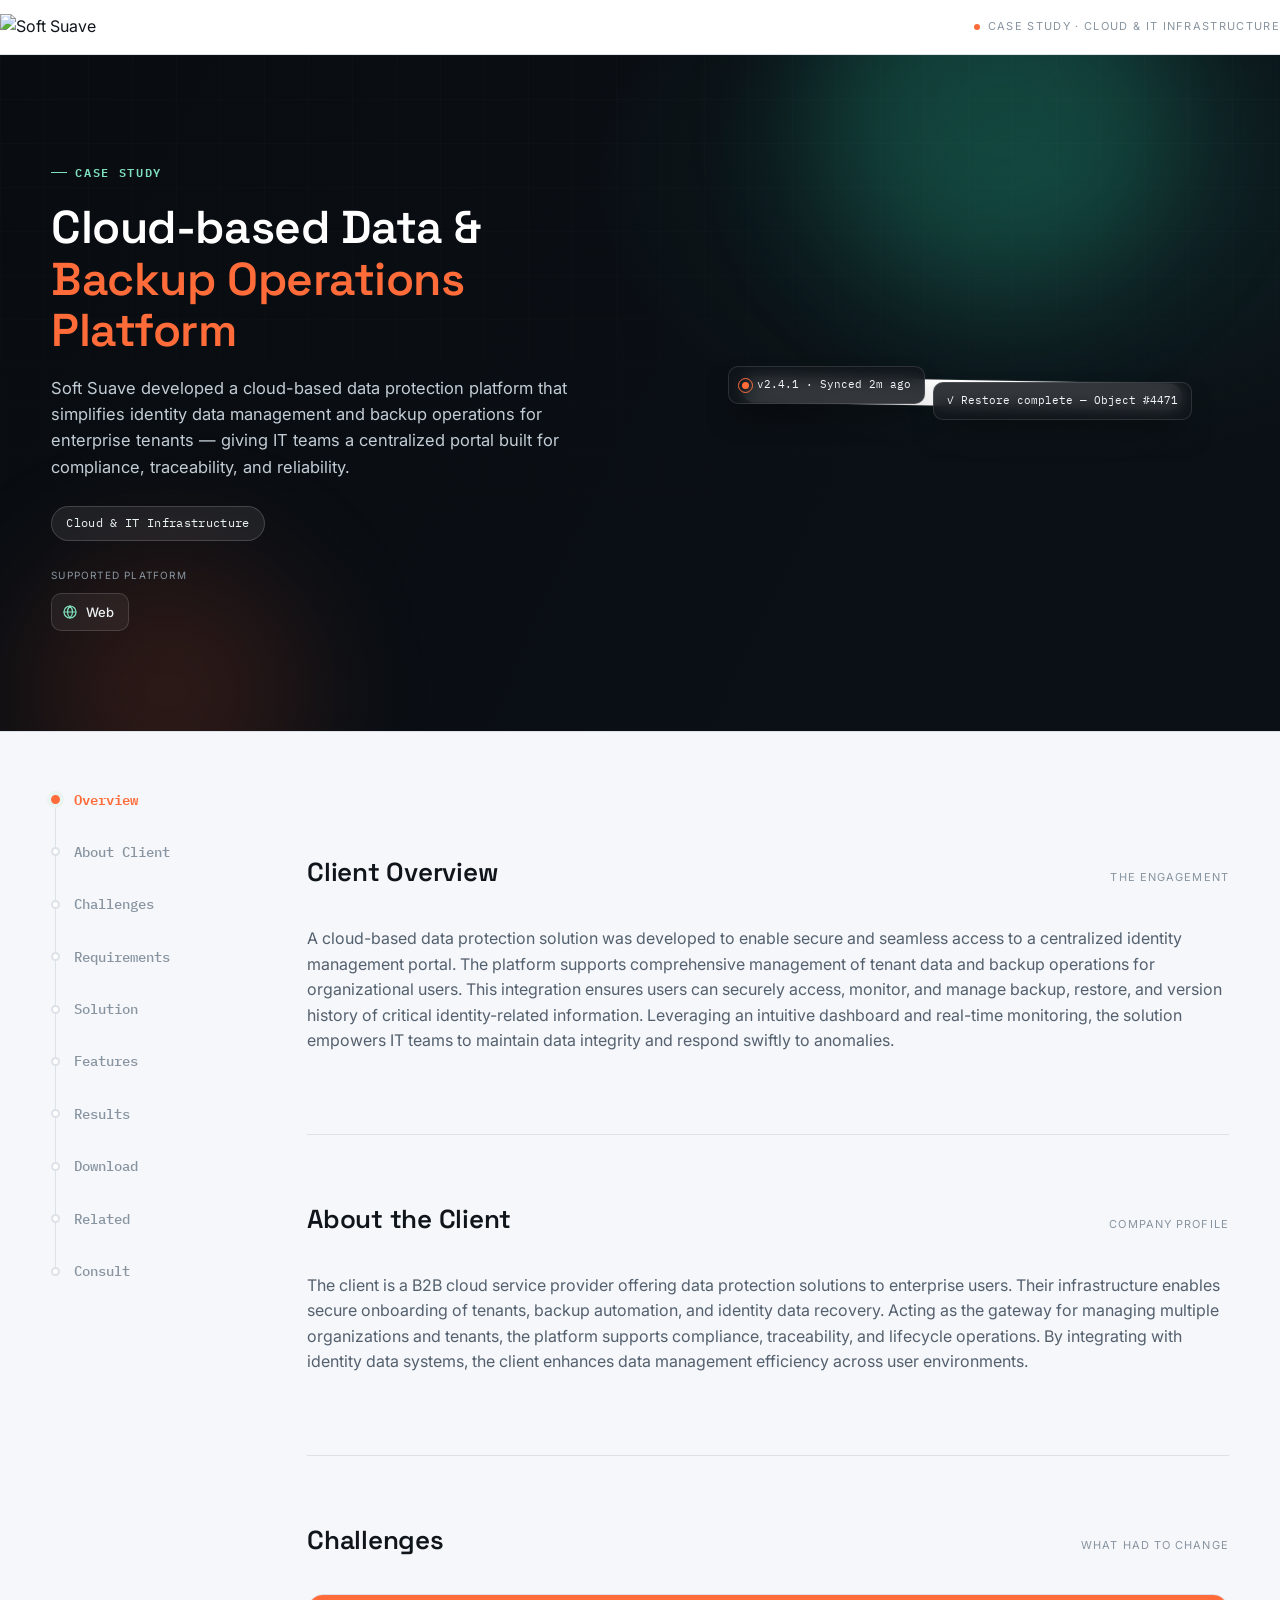
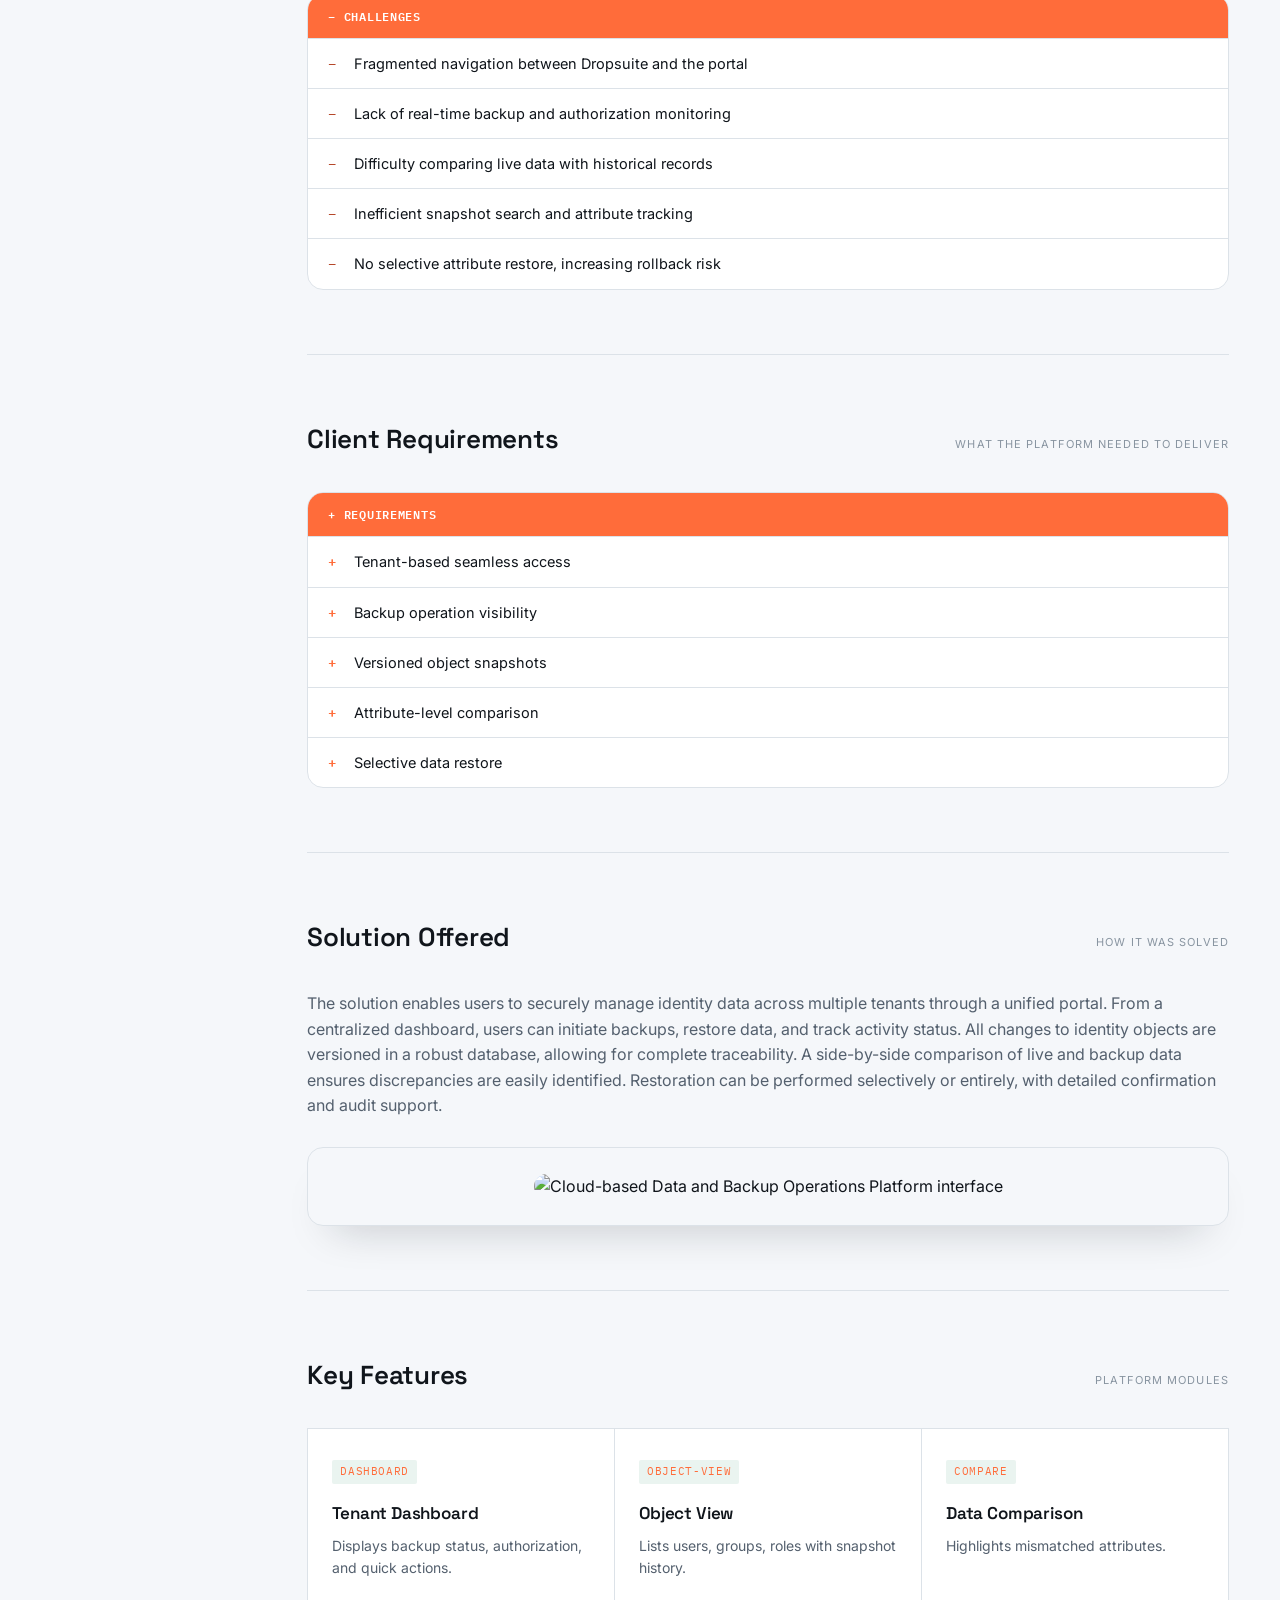
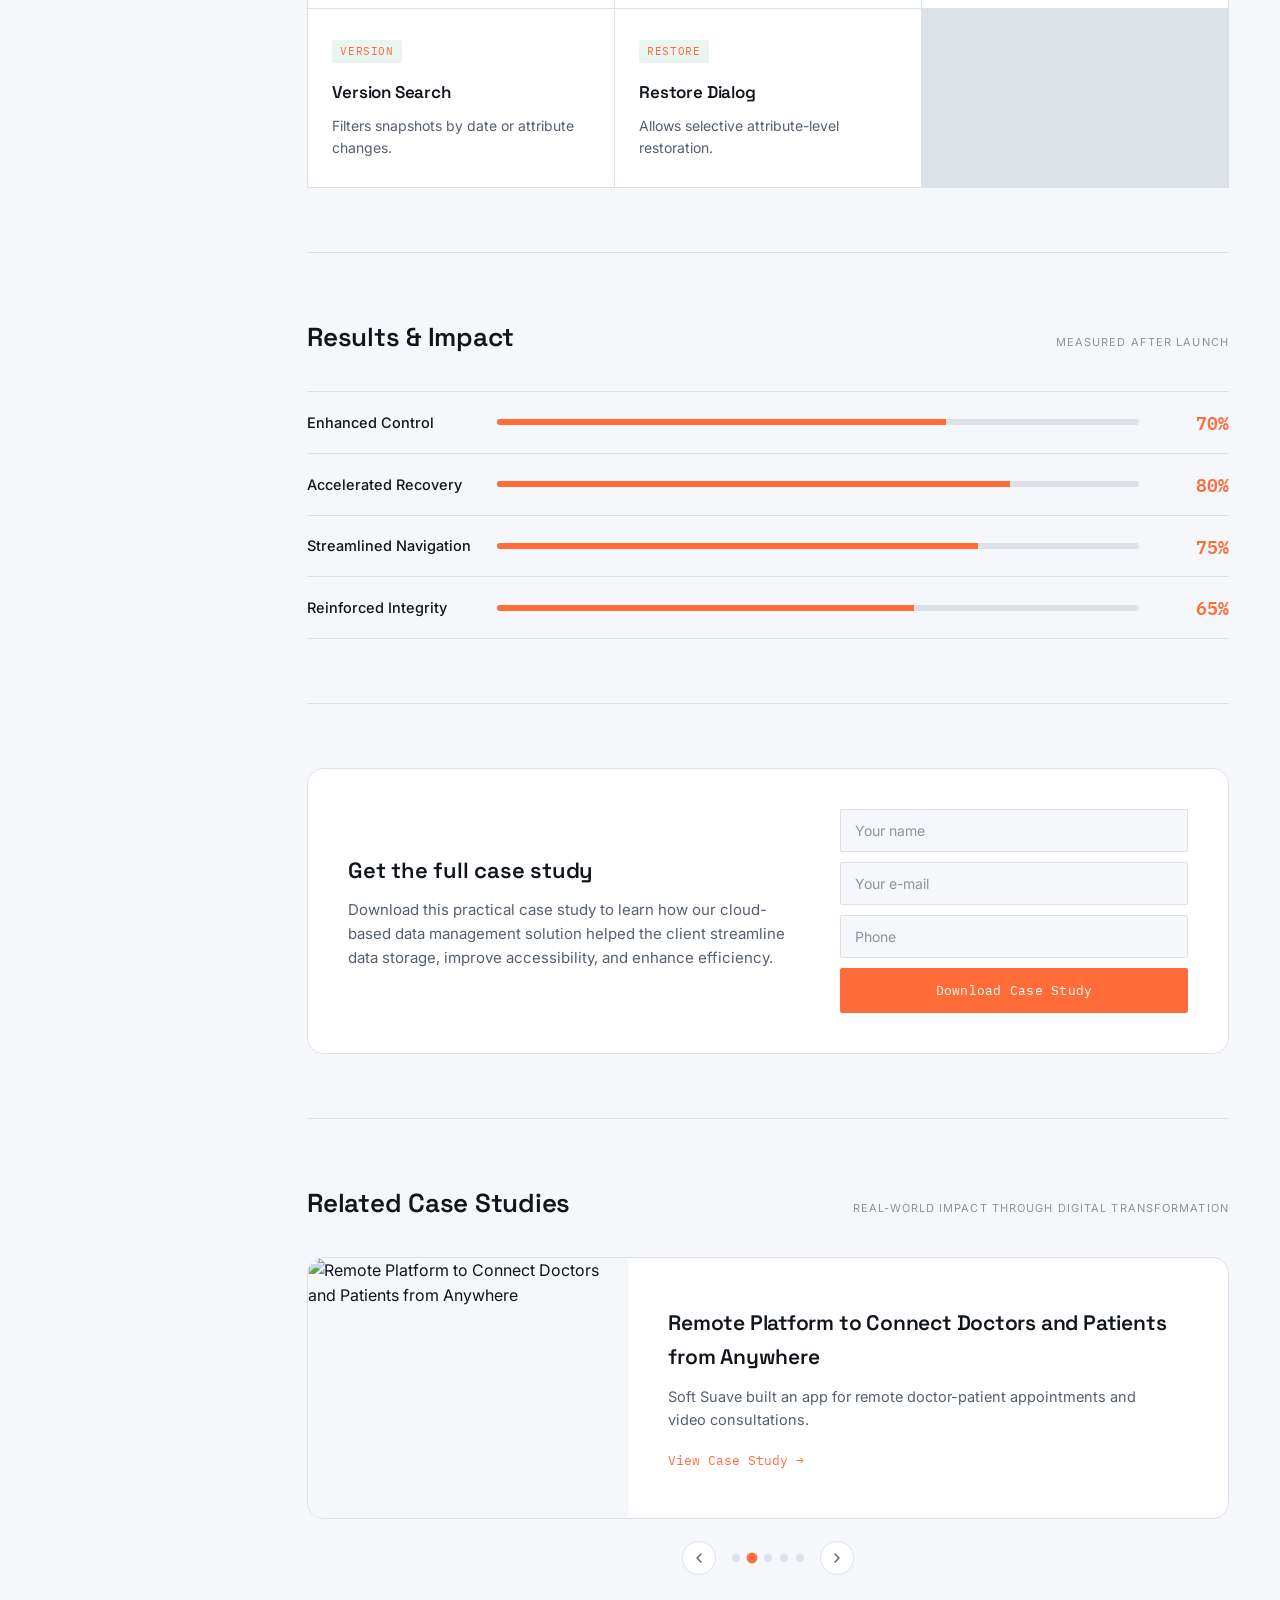
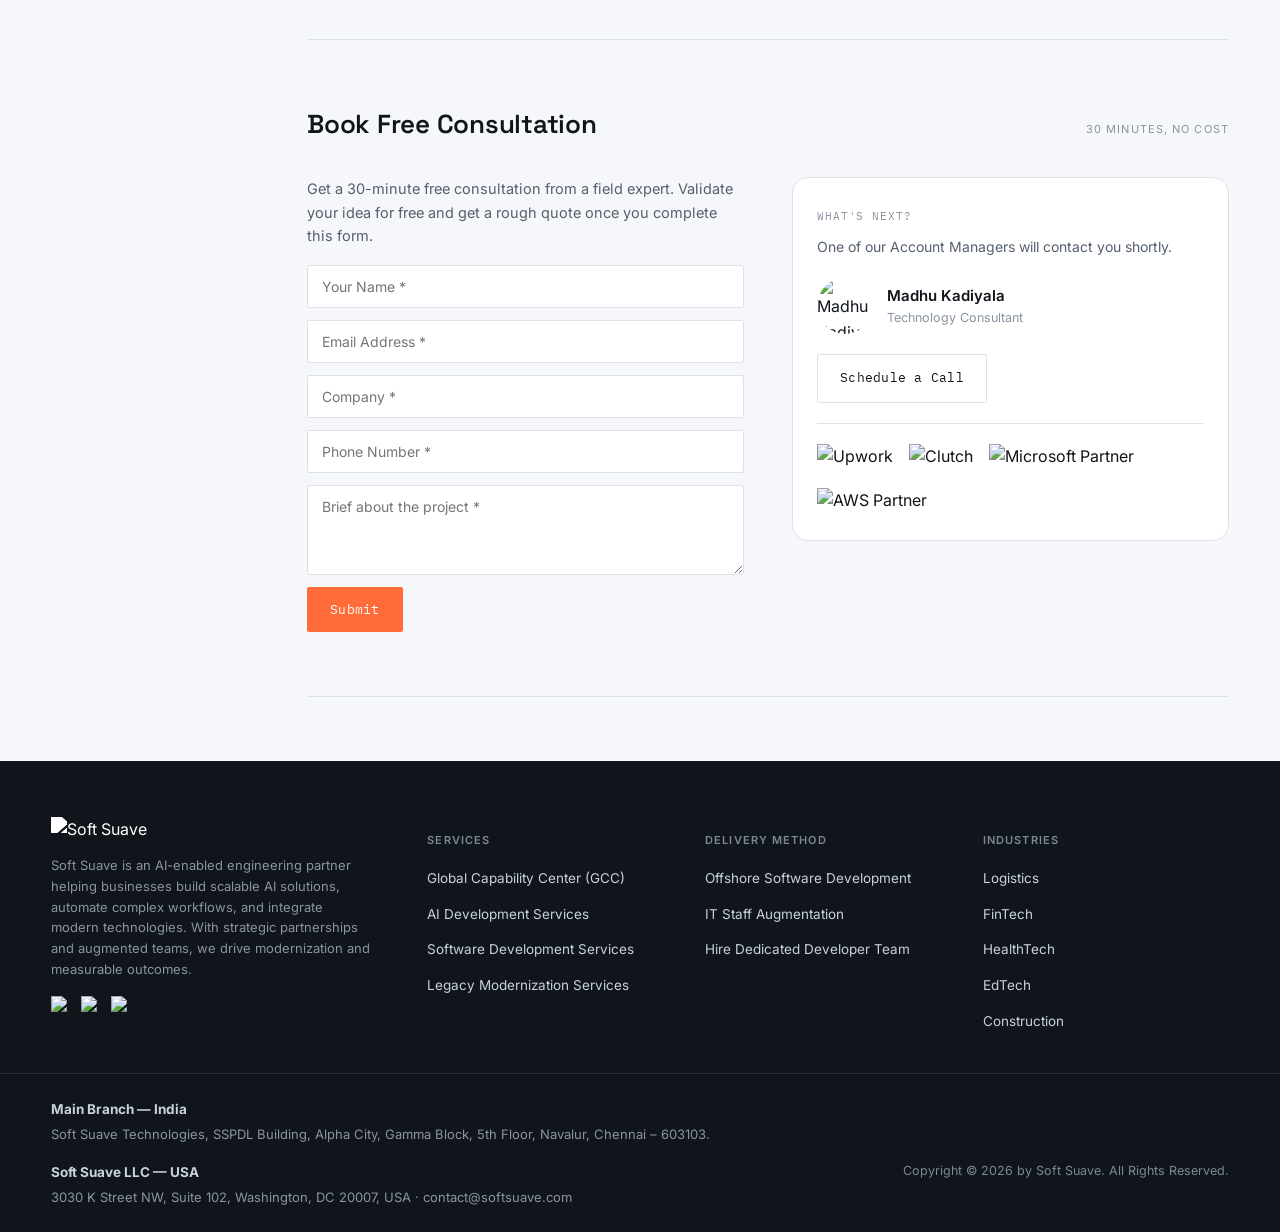
==== case-study-full.html @ eb875afb "add new case study page" ====
<!DOCTYPE html>
<html lang="en">
<head>
<meta charset="UTF-8">
<meta name="viewport" content="width=device-width, initial-scale=1.0">
<title>Cloud-based Data & Backup Operations Platform — Case Study | Soft Suave</title>
<link rel="preconnect" href="https://fonts.googleapis.com">
<link href="https://fonts.googleapis.com/css2?family=Space+Grotesk:wght@400;500;600;700&family=Inter:wght@400;500;600&family=IBM+Plex+Mono:wght@400;500;600&display=swap" rel="stylesheet">

<!--
  ============================================================================
  PAGE MAP — each numbered block below is a self-contained, reusable section.
  Sections are wrapped in <section class="cs-section" id="..."> and can be
  reordered, duplicated, or removed independently. CSS for each section is
  grouped under a matching "COMPONENT:" comment in <style>, using the
  cs-<component>__<part> naming so nothing leaks across sections.

    01. Top bar            (#top)
    02. Hero                (#hero)
    03. Client Overview / About Client   (#overview)
    04. Challenges → Requirements diff   (#challenges)
    05. Solution Offered    (#solution)
    06. Key Features        (#features)
    07. Results & Impact    (#results)
    08. Download case study (#download)
    09. Related Case Studies(#related)
    10. Book a Consultation (#consult)
    11. Footer              (#footer)
  ============================================================================
-->

<style>
  :root{
    --bg:#F5F7FA;
    --panel:#FFFFFF;
    --ink:#10151B;
    --ink-soft:#54606E;
    --ink-faint:#8894A0;
    --line:#DCE2E8;
    --restore:#FF6C3A;
    --restore-bg:#EAF4F0;
    --flag:#B5472A;
    --flag-bg:#F7ECE7;
    --radius:16px;
    --maxw:1280px;
  }
  *{box-sizing:border-box;}
  html{scroll-behavior:smooth;}
  body{
    margin:0;background:var(--bg);color:var(--ink);
    font-family:'Inter',sans-serif;font-size:16px;line-height:1.6;
    -webkit-font-smoothing:antialiased;
  }
  .head-highlight{color:var(--restore);}
  h1,h2,h3{font-family:'Space Grotesk',sans-serif;margin:0;letter-spacing:-0.01em;}
  .mono{font-family:'IBM Plex Mono',monospace;}
  a{color:inherit;text-decoration:none;}
  img{max-width:100%;display:block;}
  .cs-wrap{max-width:var(--maxw);margin:0 auto;padding:0 clamp(20px,4vw,56px);}
  .cs-section{padding:64px 0;border-bottom:1px solid var(--line);}
  .cs-section__head{display:flex;justify-content:space-between;align-items:baseline;margin-bottom:32px;flex-wrap:wrap;gap:10px;}
  .cs-section__head h2{font-size:26px;font-weight:600;}
  .cs-section__tag{font-size:11px;letter-spacing:0.1em;text-transform:uppercase;color:var(--ink-faint);}
  .cs-eyebrow{font-size:12px;letter-spacing:0.14em;text-transform:uppercase;color:var(--restore);font-weight:600;margin-bottom:18px;display:block;}
  .cs-btn{font-family:'IBM Plex Mono',monospace;font-size:13px;padding:13px 22px;border-radius:2px;display:inline-block;letter-spacing:0.02em;border:1px solid transparent;cursor:pointer;}
  .cs-btn--primary{background:var(--restore);color:#fff;}
  .cs-btn--ghost{border:1px solid var(--line);color:var(--ink);}
  .cs-btn--ghost-dark{border:1px solid #3A4550;color:#fff;}
  .reveal{opacity:0;transform:translateY(14px);transition:opacity .6s ease,transform .6s ease;}
  .reveal.in{opacity:1;transform:translateY(0);}
  @media (prefers-reduced-motion: reduce){ .reveal{opacity:1;transform:none;transition:none;} }

  .cs-hero,.cs-section{scroll-margin-top:104px;}

  /* ==========================================================================
     COMPONENT: two-column layout — side nav rail + stacked content (#toc)
     .cs-layout wraps every section from Overview through Consult in a
     2-division grid: (1) .cs-toc-rail — sticky vertical dot-nav, (2)
     .cs-toc-content — the sections, stacked one below another, unchanged.
     Below 880px the rail collapses into a horizontal scrollable pill bar
     pinned above the content instead of a left column. -------------------- */
  .cs-layout{padding:56px 0 64px;}
  .cs-layout__inner{display:grid;grid-template-columns:200px 1fr;gap:56px;align-items:start;}
  .cs-toc-content{min-width:0;}
  .cs-toc-content .cs-wrap{max-width:none;padding:0;margin:0;} /* neutralize nested cs-wrap */

  .cs-toc-rail{position:sticky;top:96px;align-self:start;}
  .cs-toc-rail__list{list-style:none;margin:0;padding:0;position:relative;}
  .cs-toc-rail__list::before{
    content:'';position:absolute;left:4px;top:6px;bottom:6px;width:1px;background:var(--line);z-index:0;
  }
  .cs-toc-rail__list li{margin-bottom:30px;}
  .cs-toc-rail__list li:last-child{margin-bottom:0;}
  .cs-toc-rail__list a{
    position:relative;z-index:1;display:flex;align-items:center;gap:14px;
    font-family:'IBM Plex Mono',monospace;font-size:14px;font-weight:500;
    color:var(--ink-faint);transition:color .2s ease;
  }
  .cs-toc-rail__list a:hover{color:var(--ink);}
  .cs-toc-rail__list a .dot{
    flex:0 0 auto;width:9px;height:9px;border-radius:50%;
    background:var(--panel);border:2px solid var(--line);
    transition:background .2s ease,border-color .2s ease,box-shadow .2s ease;
  }
  .cs-toc-rail__list a.active{color:var(--restore);font-weight:600;}
  .cs-toc-rail__list a.active .dot{
    background:var(--restore);border-color:var(--restore);box-shadow:0 0 0 4px var(--restore-bg);
  }

  @media (max-width:880px){
    .cs-layout__inner{grid-template-columns:1fr;gap:0;}
    .cs-toc-rail{
      position:sticky;top:53px;z-index:9;align-self:auto;
      background:var(--bg);border-bottom:1px solid var(--line);
      overflow-x:auto;-webkit-overflow-scrolling:touch;scrollbar-width:none;
      padding:12px 0;margin-bottom:8px;
    }
    .cs-toc-rail::-webkit-scrollbar{display:none;}
    .cs-toc-rail__list{display:flex;gap:8px;white-space:nowrap;}
    .cs-toc-rail__list::before{display:none;}
    .cs-toc-rail__list li{margin-bottom:0;flex:0 0 auto;}
    .cs-toc-rail__list a{
      padding:7px 13px;border-radius:999px;border:1px solid var(--line);font-size:12.5px;
    }
    .cs-toc-rail__list a.active{background:var(--restore-bg);border-color:var(--restore);}
    .cs-toc-rail__list a .dot{width:7px;height:7px;}
  }

  /* COMPONENT: top bar (#top) ------------------------------------------- */
  .cs-topbar{border-bottom:1px solid var(--line);background:var(--panel);position:sticky;top:0;z-index:10;}
  .cs-topbar__inner{display:flex;align-items:center;justify-content:space-between;padding:14px 0;}
  .cs-topbar__logo img{height:26px;width:auto;}
  .cs-topbar__tag{font-size:11px;letter-spacing:0.12em;text-transform:uppercase;color:var(--ink-faint);display:flex;align-items:center;gap:8px;}
  .cs-topbar__tag .dot{width:6px;height:6px;border-radius:50%;background:var(--restore);display:inline-block;}
  @media (max-width:640px){ .cs-topbar__tag span.txt{display:none;} }

  /* ==========================================================================
     COMPONENT: HERO — cover image (#hero)
     Reusable, self-contained hero. To reuse on another case-study page:
       1. Swap the <img> inside .cs-hero__bg for that project's cover shot.
       2. Edit eyebrow / h1 / p / .cs-hero__category text.
       3. Add or remove .plat-icon items inside .cs-hero__platform-icons —
          one icon+label per supported platform (Web / iOS / Android / etc).
       4. Swap the <img> inside .cs-mock__frame for that project's screenshot —
          the frame, shadow, and floating status chips stay the same.
     ========================================================================== */
  .cs-hero{
    position:relative;overflow:hidden;color:#F3F6F8;
    padding:100px 0 100px;border-bottom:1px solid var(--line);
    isolation:isolate;
  }
  .cs-hero__bg{position:absolute;inset:0;z-index:-2;background:#0B1016;}
  .cs-hero__bg img{
    width:100%;height:100%;object-fit:cover;object-position:center;
    transform:scale(1.06);filter:blur(3px) brightness(.72) saturate(1.1);
    opacity:1;
  }
  .cs-hero__overlay{
    position:absolute;inset:0;z-index:-1;
    background:
      radial-gradient(760px 480px at 82% 18%, rgba(31,138,112,.18), transparent 60%),
      linear-gradient(115deg, rgba(8,12,16,.82) 0%, rgba(9,13,18,.66) 38%, rgba(10,15,20,.38) 68%, rgba(10,15,20,.2) 100%);
  }
  .cs-hero__grid-lines{
    position:absolute;inset:0;z-index:-1;opacity:.35;pointer-events:none;
    background-image:
      linear-gradient(rgba(255,255,255,.05) 1px, transparent 1px),
      linear-gradient(90deg, rgba(255,255,255,.05) 1px, transparent 1px);
    background-size:44px 44px;
    mask-image:linear-gradient(180deg, rgba(0,0,0,.9), transparent 85%);
  }
  .cs-hero__glow{position:absolute;z-index:-1;border-radius:50%;filter:blur(60px);pointer-events:none;}
  .cs-hero__glow--a{width:360px;height:360px;background:rgba(31,138,112,.35);top:-120px;right:8%;}
  .cs-hero__glow--b{width:280px;height:280px;background:rgba(181,71,42,.20);bottom:-100px;left:2%;}

  .cs-hero__inner{
    display:grid;grid-template-columns:1.05fr 0.95fr;gap:56px;align-items:center;
  }
  .cs-hero__eyebrow{
    font-family:'IBM Plex Mono',monospace;font-size:12px;letter-spacing:0.14em;text-transform:uppercase;
    color:#7FE0BE;font-weight:600;margin-bottom:20px;display:inline-flex;align-items:center;gap:8px;
  }
  .cs-hero__eyebrow::before{content:'';width:16px;height:1px;background:#7FE0BE;display:inline-block;}
  .cs-hero h1{font-size:clamp(30px,4.4vw,46px);font-weight:600;line-height:1.12;margin-bottom:18px;color:#fff;}
  .cs-hero p{color:#C3CDD5;font-size:16.5px;max-width:520px;margin-bottom:26px;}

  .cs-hero__tags{margin-bottom:26px;}
  .cs-hero__category{
    font-family:'IBM Plex Mono',monospace;font-size:11.5px;letter-spacing:.03em;
    color:#EAF4F0;background:rgba(255,255,255,.08);border:1px solid rgba(255,255,255,.16);
    padding:7px 14px;border-radius:999px;display:inline-block;backdrop-filter:blur(6px);
  }
  .cs-hero__platforms-label{
    display:block;font-size:10px;letter-spacing:.12em;text-transform:uppercase;color:#8A96A0;margin-bottom:10px;
  }
  .cs-hero__platform-icons{display:flex;flex-wrap:wrap;gap:10px;}
  .plat-icon{
    display:flex;align-items:center;gap:8px;
    background:rgba(255,255,255,.06);border:1px solid rgba(255,255,255,.14);
    padding:8px 14px 8px 10px;border-radius:10px;backdrop-filter:blur(6px);
    font-size:13px;font-weight:500;color:#EDF1F3;
  }
  .plat-icon svg{width:16px;height:16px;stroke:#7FE0BE;flex:0 0 auto;}

  /* ---- reusable hero visual: framed image ------------------------------
     Reusable: swap the <img> inside .cs-mock__frame for any project shot —
     screenshot, product photo, illustration. The floating status chips and
     frame styling stay the same regardless of what image is dropped in. */
  .cs-mock{position:relative;width:100%;max-width:440px;margin-inline:auto;}
  .cs-mock__float{
    position:absolute;z-index:3;display:flex;align-items:center;gap:8px;
    background:rgba(16,21,27,.85);color:#F3F6F8;border:1px solid rgba(255,255,255,.12);
    border-radius:10px;padding:9px 13px;font-family:'IBM Plex Mono',monospace;font-size:11px;
    box-shadow:0 16px 30px -10px rgba(0,0,0,.5);backdrop-filter:blur(8px);white-space:nowrap;
  }
  .cs-mock__float--top{top:-14px;left:-14px;}
  .cs-mock__float--bottom{bottom:-14px;right:-10px;}
  .pulse{width:7px;height:7px;border-radius:50%;background:var(--restore);position:relative;flex:0 0 auto;}
  .pulse::after{
    content:'';position:absolute;inset:-4px;border-radius:50%;border:1px solid var(--restore);
    animation:cs-pulse 1.8s ease-out infinite;
  }
  @keyframes cs-pulse{0%{transform:scale(.6);opacity:.9;}100%{transform:scale(2);opacity:0;}}

  .cs-mock__frame{
    background:var(--panel);border-radius:14px;overflow:hidden;
    box-shadow:0 40px 70px -24px rgba(3,6,10,.6), 0 0 0 1px rgba(255,255,255,.06);
    transform:rotate(1deg);
  }
  .cs-mock__frame img{width:100%;height:auto;display:block;}

  @media (max-width:900px){
    .cs-hero__inner{grid-template-columns:1fr;text-align:left;}
    .cs-mock{max-width:380px;margin-inline:0;margin-top:8px;}
    .cs-mock__float{display:none;}
  }
  @media (max-width:640px){
    .cs-hero{padding:130px 0 40px;}
    .cs-hero p{max-width:none;}
  }

  /* COMPONENT: single-column issue/requirement list
     Used by the (now separate) Challenges and Client Requirements sections.
     Reusable: --minus (red, for problems) / --plus (green, for solved-for
     requirements). Duplicate an <li> to add another line item. ----------- */
  .cs-issue-list{border:1px solid var(--line);background:var(--panel);border-radius:var(--radius);overflow:hidden;}
  .cs-issue-list__head{
    font-family:'IBM Plex Mono',monospace;font-size:12px;font-weight:600;letter-spacing:.06em;
    padding:12px 20px;border-bottom:1px solid var(--line);background:#FF6C3A;color:#fff;
  }
  .cs-issue-list__head--minus{color:var(--flag);background:var(--flag-bg);}
  .cs-issue-list__head--plus{color:var(--restore);background:var(--restore-bg);}
  .cs-issue-list ul{list-style:none;margin:0;padding:0;}
  .cs-issue-list li{display:flex;gap:12px;padding:13px 20px;border-bottom:1px solid var(--line);}
  .cs-issue-list li:last-child{border-bottom:none;}
  .cs-issue-list .sym{flex:0 0 14px;font-family:'IBM Plex Mono',monospace;font-weight:600;font-size:14px;}
  .cs-issue-list--minus .sym{color:var(--flag);}
  .cs-issue-list--plus .sym{color:var(--restore);}
  .cs-issue-list .txt{font-size:14.5px;color:var(--ink);}

  /* COMPONENT: solution narrative + supporting image (#solution) -----------
     Reusable across case studies with any image dimensions: the frame is a
     fixed-max-height box that centers the image and never crops it
     (object-fit: contain), so a wide dashboard screenshot and a tall phone
     screenshot both sit correctly framed without stretching the section. */
  .cs-solution{max-width:max-content;}
  .cs-solution p{color:var(--ink-soft);font-size:16px;}
  .cs-solution__figure{
    margin:28px 0 0;border:1px solid var(--line);border-radius:var(--radius);
    background:var(--bg);box-shadow:0 24px 44px -26px rgba(16,21,27,.28);
    display:flex;align-items:center;justify-content:center;
    padding:clamp(14px,2vw,28px);
  }
  .cs-solution__figure img{
    display:block;width:auto;height:auto;
    max-width:100%;max-height:560px;
    object-fit:contain;border-radius:var(--radius);
  }
  @media (max-width:640px){
    .cs-solution__figure img{max-height:380px;}
  }

  /* COMPONENT: feature grid (#features) ------------------------------------ */
  .cs-features{display:grid;grid-template-columns:repeat(3,1fr);gap:1px;background:var(--line);border:1px solid var(--line);}
  .cs-features__card{background:var(--panel);padding:28px 24px;}
  .cs-features__tag{font-family:'IBM Plex Mono',monospace;font-size:11px;letter-spacing:0.06em;color:var(--restore);background:var(--restore-bg);padding:3px 8px;display:inline-block;margin-bottom:16px;border-radius:2px;}
  .cs-features__card h3{font-size:17px;font-weight:600;margin-bottom:8px;}
  .cs-features__card p{font-size:14px;color:var(--ink-soft);margin:0;}
  @media (max-width:760px){ .cs-features{grid-template-columns:1fr;} }
  @media (min-width:761px) and (max-width:980px){ .cs-features{grid-template-columns:repeat(2,1fr);} }

  /* COMPONENT: results metrics (#results) ---------------------------------- */
  .cs-metric{display:grid;grid-template-columns:170px 1fr 70px;align-items:center;gap:20px;padding:16px 0;border-top:1px solid var(--line);}
  .cs-metric:last-child{border-bottom:1px solid var(--line);}
  .cs-metric .label{font-size:14.5px;font-weight:500;}
  .cs-metric .track{height:6px;background:var(--line);border-radius:3px;overflow:hidden;}
  .cs-metric .fill{height:100%;background:var(--restore);width:0;transition:width 1.1s cubic-bezier(.4,0,.2,1);}
  .cs-metric .num{font-family:'IBM Plex Mono',monospace;font-size:18px;font-weight:600;text-align:right;color:var(--restore);}
  @media (max-width:640px){ .cs-metric{grid-template-columns:110px 1fr 50px;gap:12px;} }

  /* COMPONENT: download banner (#download) --------------------------------- */
  .cs-download{background:var(--panel);border:1px solid var(--line);border-radius:var(--radius);padding:40px;display:grid;grid-template-columns:1.3fr 1fr;gap:40px;align-items:center;}
  .cs-download p{color:var(--ink-soft);font-size:15px;margin:10px 0 0;}
  .cs-download__form{display:grid;gap:10px;}
  .cs-download__form input{font-family:'Inter',sans-serif;font-size:14px;padding:12px 14px;border:1px solid var(--line);border-radius:2px;background:var(--bg);color:var(--ink);}
  .cs-download__form input::placeholder{color:var(--ink-faint);}
  @media (max-width:760px){ .cs-download{grid-template-columns:1fr;} }

  /* COMPONENT: related case studies — auto-playing carousel (#related) -----
     One card in view at a time. Autoplay advances every 2s and loops
     seamlessly (a clone of the first slide sits at the end of the track;
     on reaching it the track snaps back to slide 0 with no visible jump).
     Dots + arrows allow manual control; hovering the viewport pauses
     autoplay. -------------------------------------------------------------- */
  .cs-related-carousel{position:relative;}
  .cs-related-carousel__viewport{
    overflow:hidden;border:1px solid var(--line);border-radius:var(--radius);background:var(--panel);
  }
  .cs-related-carousel__track{display:flex;}
  .cs-related-carousel__slide{
    flex:0 0 100%;width:100%;display:grid;grid-template-columns:320px 1fr;
  }
  .cs-related-carousel__figure{overflow:hidden;background:var(--bg);min-height:260px;}
  .cs-related-carousel__figure img{width:100%;height:100%;object-fit:cover;display:block;}
  .cs-related-carousel__body{padding:36px 40px;display:flex;flex-direction:column;justify-content:center;gap:12px;}
  .cs-related-carousel__body h3{font-size:21px;font-weight:600;}
  .cs-related-carousel__body p{font-size:14.5px;color:var(--ink-soft);margin:0;max-width:480px;}
  .cs-related-carousel__link{
    font-family:'IBM Plex Mono',monospace;font-size:12.5px;color:var(--restore);margin-top:6px;
    display:inline-flex;align-items:center;gap:4px;width:max-content;
    text-shadow:0 0 0 rgba(31,138,112,0);
    transition:color .25s ease,text-shadow .25s ease,gap .25s ease;
  }
  .cs-related-carousel__slide:hover .cs-related-carousel__link{
    color:#14614C;text-shadow:0 0 14px rgba(31,138,112,.55);gap:8px;
  }

  .cs-related-carousel__controls{display:flex;align-items:center;justify-content:center;gap:16px;margin-top:22px;}
  .cs-related-carousel__arrow{
    width:34px;height:34px;border-radius:50%;border:1px solid var(--line);background:var(--panel);
    display:flex;align-items:center;justify-content:center;cursor:pointer;color:var(--ink-soft);
    transition:border-color .2s ease,color .2s ease;flex:0 0 auto;
  }
  .cs-related-carousel__arrow:hover{border-color:var(--restore);color:var(--restore);}
  .cs-related-carousel__arrow svg{width:16px;height:16px;}
  .cs-related-carousel__dots{display:flex;gap:8px;}
  .cs-related-carousel__dot{
    width:8px;height:8px;border-radius:50%;background:var(--line);border:none;padding:0;cursor:pointer;
    transition:background .2s ease,transform .2s ease;
  }
  .cs-related-carousel__dot.active{background:var(--restore);transform:scale(1.35);}

  @media (max-width:760px){
    .cs-related-carousel__slide{grid-template-columns:1fr;}
    .cs-related-carousel__figure{min-height:200px;}
    .cs-related-carousel__body{padding:24px;}
  }

  /* COMPONENT: consultation (#consult) -------------------------------------- */
  .cs-consult{display:grid;grid-template-columns:1fr 1fr;gap:48px;align-items:start;}
  .cs-consult__form{display:grid;gap:12px;}
  .cs-consult__form input,.cs-consult__form textarea{font-family:'Inter',sans-serif;font-size:14px;padding:12px 14px;border:1px solid var(--line);border-radius:2px;background:var(--panel);color:var(--ink);width:100%;}
  .cs-consult__form textarea{min-height:90px;resize:vertical;}
  .cs-consult__card{border:1px solid var(--line);background:var(--panel);border-radius:var(--radius);padding:24px;}
  .cs-consult__person{display:flex;align-items:center;gap:14px;margin-bottom:20px;}
  .cs-consult__person img{width:56px;height:56px;border-radius:50%;object-fit:cover;}
  .cs-consult__person .name{font-weight:600;font-size:15px;}
  .cs-consult__person .role{font-size:12.5px;color:var(--ink-faint);}
  .cs-consult__badges{display:flex;flex-wrap:wrap;gap:16px;align-items:center;margin-top:20px;padding-top:20px;border-top:1px solid var(--line);}
  .cs-consult__badges img{height:28px;width:auto;filter:grayscale(15%);}
  @media (max-width:820px){ .cs-consult{grid-template-columns:1fr;} }

  /* COMPONENT: footer (#footer) ---------------------------------------------- */
  .cs-footer{background:var(--ink);color:#C9D2DA;padding:56px 0 24px;}
  .cs-footer .cs-wrap{display:grid;grid-template-columns:1.4fr repeat(3,1fr);gap:32px;}
  .cs-footer h4{font-size:11px;letter-spacing:0.1em;text-transform:uppercase;color:#7C8894;margin-bottom:16px;font-weight:600;}
  .cs-footer ul{list-style:none;margin:0;padding:0;display:grid;gap:10px;}
  .cs-footer ul a{font-size:13.5px;color:#C9D2DA;}
  .cs-footer ul a:hover{color:#fff;}
  .cs-footer__brand img{height:24px;margin-bottom:14px;}
  .cs-footer__brand p{font-size:13px;color:#8A94A0;max-width:320px;margin:0 0 16px;}
  .cs-footer__social{display:flex;gap:10px;}
  .cs-footer__social img{height:20px;width:20px;}
  .cs-footer__bottom{max-width:var(--maxw);margin:40px auto 0;padding:24px clamp(20px,4vw,56px) 0;border-top:1px solid #262E36;display:flex;flex-wrap:wrap;justify-content:space-between;gap:16px;font-size:12.5px;color:#7C8894;}
  .cs-footer__addr{font-size:13px;color:#8A94A0;line-height:1.7;}
  .cs-footer__addr strong{color:#C9D2DA;display:block;font-size:13.5px;margin-bottom:2px;}
  @media (max-width:900px){ .cs-footer .cs-wrap{grid-template-columns:1fr 1fr;} }
  @media (max-width:600px){ .cs-footer .cs-wrap{grid-template-columns:1fr;} }
</style>
</head>
<body>

<!-- ======================= 01. TOP BAR (#top) ======================= -->
<div class="cs-topbar" id="top">
  <div class="cs-wrap cs-topbar__inner">
    <a class="cs-topbar__logo" href="https://www.softsuave.com/">
      <img src="https://www.softsuave.com/new-assets/common/images/softsuave_logo.webp" alt="Soft Suave">
    </a>
    <span class="cs-topbar__tag"><span class="dot"></span><span class="txt">case study · cloud &amp; it infrastructure</span></span>
  </div>
</div>


<!-- ======================= 02. HERO — cover image (#hero) =======================
     REUSABLE PATTERN — three swappable pieces:
       (a) .cs-hero__bg img  → the cover/background photo (auto-darkened + blurred)
       (b) .cs-hero__content → eyebrow, heading, paragraph, category, platform icons
       (c) .cs-mock          → right-side product visual. A framed image with
                                two floating status chips. Swap the <img> src
                                for any project's screenshot to reuse.
     Duplicate this whole <header>, swap the three pieces, and it's a new hero. -->
<header class="cs-hero" id="hero">
  <div class="cs-hero__bg" aria-hidden="true">
    <img src="https://www.softsuave.com/assets/images/CS01.webp" alt="">
  </div>
  <div class="cs-hero__overlay" aria-hidden="true"></div>
  <div class="cs-hero__grid-lines" aria-hidden="true"></div>
  <div class="cs-hero__glow cs-hero__glow--a" aria-hidden="true"></div>
  <div class="cs-hero__glow cs-hero__glow--b" aria-hidden="true"></div>

  <div class="cs-wrap cs-hero__inner">

    <!-- (b) content -->
    <div class="cs-hero__content">
      <span class="cs-hero__eyebrow">Case Study</span>
      <h1>Cloud-based Data &amp; <span class="head-highlight">Backup Operations Platform</span></h1>
      <p>Soft Suave developed a cloud-based data protection platform that simplifies identity data management and backup operations for enterprise tenants — giving IT teams a centralized portal built for compliance, traceability, and reliability.</p>

      <div class="cs-hero__tags">
        <span class="cs-hero__category">Cloud &amp; IT Infrastructure</span>
      </div>

      <div class="cs-hero__platforms">
        <span class="cs-hero__platforms-label">Supported Platform</span>
        <div class="cs-hero__platform-icons">
          <span class="plat-icon" title="Web">
            <svg viewBox="0 0 24 24" fill="none" stroke-width="1.8" stroke-linecap="round" stroke-linejoin="round"><circle cx="12" cy="12" r="9"/><path d="M3 12h18M12 3c2.5 2.6 3.8 5.7 3.8 9s-1.3 6.4-3.8 9c-2.5-2.6-3.8-5.7-3.8-9S9.5 5.6 12 3z"/></svg>
            Web
          </span>
          <!-- Reusable: copy the .plat-icon block above for iOS / Android / Desktop
               when a future case study supports more than one platform. -->
        </div>
      </div>
    </div>

    <!-- (c) product visual — framed image -->
    <div class="cs-mock" aria-hidden="true">
      <div class="cs-mock__float cs-mock__float--top"><span class="pulse"></span>v2.4.1 · Synced 2m ago</div>

      <div class="cs-mock__frame">
        <img src="https://www.softsuave.com/assets/images/CS01.webp" alt="Cloud-based Data and Backup Operations Platform">
      </div>

      <div class="cs-mock__float cs-mock__float--bottom">✓ Restore complete — Object #4471</div>
    </div>

  </div>
</header>

<!-- ======================= LAYOUT: side nav rail + stacked sections (#toc) =======================
     Two divisions after the hero: (1) .cs-toc-rail — sticky vertical dot
     nav, highlights the section currently in view; (2) .cs-toc-content —
     every section below, stacked one under the other, unchanged. -->
<div class="cs-layout">
  <div class="cs-wrap cs-layout__inner">

    <aside class="cs-toc-rail" id="toc" aria-label="Jump to a section">
      <ol class="cs-toc-rail__list">
        <li><a href="#overview" class="active"><span class="dot"></span>Overview</a></li>
        <li><a href="#about-client"><span class="dot"></span>About Client</a></li>
        <li><a href="#challenges"><span class="dot"></span>Challenges</a></li>
        <li><a href="#requirements"><span class="dot"></span>Requirements</a></li>
        <li><a href="#solution"><span class="dot"></span>Solution</a></li>
        <li><a href="#features"><span class="dot"></span>Features</a></li>
        <li><a href="#results"><span class="dot"></span>Results</a></li>
        <li><a href="#download"><span class="dot"></span>Download</a></li>
        <li><a href="#related"><span class="dot"></span>Related</a></li>
        <li><a href="#consult"><span class="dot"></span>Consult</a></li>
      </ol>
    </aside>

    <div class="cs-toc-content">

<!-- ======================= 03. CLIENT OVERVIEW (#overview) ======================= -->
<section class="cs-section reveal" id="overview">
  <div class="cs-wrap">
    <div class="cs-section__head">
      <h2>Client Overview</h2>
      <span class="cs-section__tag">The engagement</span>
    </div>
    <div class="cs-solution">
      <p>A cloud-based data protection solution was developed to enable secure and seamless access to a centralized identity management portal. The platform supports comprehensive management of tenant data and backup operations for organizational users. This integration ensures users can securely access, monitor, and manage backup, restore, and version history of critical identity-related information. Leveraging an intuitive dashboard and real-time monitoring, the solution empowers IT teams to maintain data integrity and respond swiftly to anomalies.</p>
    </div>
  </div>
</section>

<!-- ======================= 03b. ABOUT THE CLIENT (#about-client) ======================= -->
<section class="cs-section reveal" id="about-client">
  <div class="cs-wrap">
    <div class="cs-section__head">
      <h2>About the Client</h2>
      <span class="cs-section__tag">Company profile</span>
    </div>
    <div class="cs-solution">
      <p>The client is a B2B cloud service provider offering data protection solutions to enterprise users. Their infrastructure enables secure onboarding of tenants, backup automation, and identity data recovery. Acting as the gateway for managing multiple organizations and tenants, the platform supports compliance, traceability, and lifecycle operations. By integrating with identity data systems, the client enhances data management efficiency across user environments.</p>
    </div>
  </div>
</section>

<!-- ======================= 04. CHALLENGES (#challenges) ======================= -->
<section class="cs-section reveal" id="challenges">
  <div class="cs-wrap">
    <div class="cs-section__head">
      <h2>Challenges</h2>
      <span class="cs-section__tag">What had to change</span>
    </div>
    <div class="cs-issue-list cs-issue-list--minus">
      <div class="cs-issue-list__head">− CHALLENGES</div>
      <ul>
        <li><span class="sym">−</span><span class="txt">Fragmented navigation between Dropsuite and the portal</span></li>
        <li><span class="sym">−</span><span class="txt">Lack of real-time backup and authorization monitoring</span></li>
        <li><span class="sym">−</span><span class="txt">Difficulty comparing live data with historical records</span></li>
        <li><span class="sym">−</span><span class="txt">Inefficient snapshot search and attribute tracking</span></li>
        <li><span class="sym">−</span><span class="txt">No selective attribute restore, increasing rollback risk</span></li>
      </ul>
    </div>
  </div>
</section>

<!-- ======================= 04b. CLIENT REQUIREMENTS (#requirements) ======================= -->
<section class="cs-section reveal" id="requirements">
  <div class="cs-wrap">
    <div class="cs-section__head">
      <h2>Client Requirements</h2>
      <span class="cs-section__tag">What the platform needed to deliver</span>
    </div>
    <div class="cs-issue-list cs-issue-list--plus">
      <div class="cs-issue-list__head">+ REQUIREMENTS</div>
      <ul>
        <li><span class="sym">+</span><span class="txt">Tenant-based seamless access</span></li>
        <li><span class="sym">+</span><span class="txt">Backup operation visibility</span></li>
        <li><span class="sym">+</span><span class="txt">Versioned object snapshots</span></li>
        <li><span class="sym">+</span><span class="txt">Attribute-level comparison</span></li>
        <li><span class="sym">+</span><span class="txt">Selective data restore</span></li>
      </ul>
    </div>
  </div>
</section>

<!-- ======================= 05. SOLUTION OFFERED (#solution) ======================= -->
<section class="cs-section reveal" id="solution">
  <div class="cs-wrap">
    <div class="cs-section__head">
      <h2>Solution Offered</h2>
      <span class="cs-section__tag">How it was solved</span>
    </div>
    <div class="cs-solution">
      <p>The solution enables users to securely manage identity data across multiple tenants through a unified portal. From a centralized dashboard, users can initiate backups, restore data, and track activity status. All changes to identity objects are versioned in a robust database, allowing for complete traceability. A side-by-side comparison of live and backup data ensures discrepancies are easily identified. Restoration can be performed selectively or entirely, with detailed confirmation and audit support.</p>
      <figure class="cs-solution__figure">
        <img src="https://www.softsuave.com/assets/images/CS01.webp" alt="Cloud-based Data and Backup Operations Platform interface">
      </figure>
    </div>
  </div>
</section>

<!-- ======================= 06. KEY FEATURES (#features) ======================= -->
<section class="cs-section reveal" id="features">
  <div class="cs-wrap">
    <div class="cs-section__head">
      <h2>Key Features</h2>
      <span class="cs-section__tag">Platform modules</span>
    </div>
    <div class="cs-features">
      <div class="cs-features__card">
        <span class="cs-features__tag">DASHBOARD</span>
        <h3>Tenant Dashboard</h3>
        <p>Displays backup status, authorization, and quick actions.</p>
      </div>
      <div class="cs-features__card">
        <span class="cs-features__tag">OBJECT-VIEW</span>
        <h3>Object View</h3>
        <p>Lists users, groups, roles with snapshot history.</p>
      </div>
      <div class="cs-features__card">
        <span class="cs-features__tag">COMPARE</span>
        <h3>Data Comparison</h3>
        <p>Highlights mismatched attributes.</p>
      </div>
      <div class="cs-features__card">
        <span class="cs-features__tag">VERSION</span>
        <h3>Version Search</h3>
        <p>Filters snapshots by date or attribute changes.</p>
      </div>
      <div class="cs-features__card">
        <span class="cs-features__tag">RESTORE</span>
        <h3>Restore Dialog</h3>
        <p>Allows selective attribute-level restoration.</p>
      </div>
    </div>
  </div>
</section>

<!-- ======================= 07. RESULTS & IMPACT (#results) ======================= -->
<section class="cs-section reveal" id="results">
  <div class="cs-wrap">
    <div class="cs-section__head">
      <h2>Results &amp; Impact</h2>
      <span class="cs-section__tag">Measured after launch</span>
    </div>
    <div class="cs-metrics">
      <div class="cs-metric"><span class="label">Enhanced Control</span><div class="track"><div class="fill" data-value="70"></div></div><span class="num">70%</span></div>
      <div class="cs-metric"><span class="label">Accelerated Recovery</span><div class="track"><div class="fill" data-value="80"></div></div><span class="num">80%</span></div>
      <div class="cs-metric"><span class="label">Streamlined Navigation</span><div class="track"><div class="fill" data-value="75"></div></div><span class="num">75%</span></div>
      <div class="cs-metric"><span class="label">Reinforced Integrity</span><div class="track"><div class="fill" data-value="65"></div></div><span class="num">65%</span></div>
    </div>
  </div>
</section>

<!-- ======================= 08. DOWNLOAD CASE STUDY (#download) ======================= -->
<section class="cs-section reveal" id="download">
  <div class="cs-wrap">
    <div class="cs-download">
      <div>
        <h2 style="font-size:22px;font-weight:600;">Get the full case study</h2>
        <p>Download this practical case study to learn how our cloud-based data management solution helped the client streamline data storage, improve accessibility, and enhance efficiency.</p>
      </div>
      <form class="cs-download__form" onsubmit="return false;">
        <input type="text" placeholder="Your name" required>
        <input type="email" placeholder="Your e-mail" required>
        <input type="tel" placeholder="Phone" required>
        <button type="submit" class="cs-btn cs-btn--primary">Download Case Study</button>
      </form>
    </div>
  </div>
</section>

<!-- ======================= 09. RELATED CASE STUDIES — carousel (#related) =======================
     One card at a time, auto-advances every 2s and loops forever. Reusable:
     duplicate a .cs-related-carousel__slide inside the track (and its
     matching dot below) to add another case study; the last real slide is
     mirrored as a hidden clone at the very end of the track so the loop
     back to slide 1 is seamless. -->
<section class="cs-section reveal" id="related">
  <div class="cs-wrap">
    <div class="cs-section__head">
      <h2>Related Case Studies</h2>
      <span class="cs-section__tag">Real-world impact through digital transformation</span>
    </div>

    <div class="cs-related-carousel" id="relatedCarousel">
      <div class="cs-related-carousel__viewport">
        <div class="cs-related-carousel__track" id="relatedTrack">

          <a class="cs-related-carousel__slide" href="https://www.softsuave.com/case-study-ai-optimization-in-healthcare">
            <div class="cs-related-carousel__figure"><img src="https://www.softsuave.com/assets/images/healthcare-1.webp" alt="AI Optimization in Healthcare"></div>
            <div class="cs-related-carousel__body">
              <h3>AI Optimization in Healthcare</h3>
              <p>Soft Suave uses AI to boost healthcare accuracy, optimize treatments, and streamline operations.</p>
              <span class="cs-related-carousel__link mono">View Case Study →</span>
            </div>
          </a>

          <a class="cs-related-carousel__slide" href="https://www.softsuave.com/case-study-online-consultation-platform-for-doctors">
            <div class="cs-related-carousel__figure"><img src="https://www.softsuave.com/assets/images/patient-2-new.png" alt="Remote Platform to Connect Doctors and Patients from Anywhere"></div>
            <div class="cs-related-carousel__body">
              <h3>Remote Platform to Connect Doctors and Patients from Anywhere</h3>
              <p>Soft Suave built an app for remote doctor-patient appointments and video consultations.</p>
              <span class="cs-related-carousel__link mono">View Case Study →</span>
            </div>
          </a>

          <a class="cs-related-carousel__slide" href="https://www.softsuave.com/case-study-telehealth-consultation-platform-for-doctors">
            <div class="cs-related-carousel__figure"><img src="https://www.softsuave.com/assets/images/telemedicine-2.png" alt="Time-saving Video Calling App for Healthcare Industry"></div>
            <div class="cs-related-carousel__body">
              <h3>Time-saving Video Calling App for Healthcare Industry</h3>
              <p>Our MedTech client sought to expand healthcare access globally via mobile telemedicine innovation.</p>
              <span class="cs-related-carousel__link mono">View Case Study →</span>
            </div>
          </a>

          <a class="cs-related-carousel__slide" href="https://www.softsuave.com/case-study-online-consultation-platform-for-doctors">
            <div class="cs-related-carousel__figure"><img src="https://www.softsuave.com/assets/images/tele-app.png" alt="Custom Telehealth App for Doctor Consultation"></div>
            <div class="cs-related-carousel__body">
              <h3>Custom Telehealth App for Doctor Consultation</h3>
              <p>Soft Suave's app connects doctors and patients for remote appointments and video calls.</p>
              <span class="cs-related-carousel__link mono">View Case Study →</span>
            </div>
          </a>

          <a class="cs-related-carousel__slide" href="https://www.softsuave.com/case-study-optimizing-a-healthcare-application">
            <div class="cs-related-carousel__figure"><img src="https://www.softsuave.com/assets/images/optimize_health_Care.webp" alt="Optimizing A Healthcare Application for Better Efficiency"></div>
            <div class="cs-related-carousel__body">
              <h3>Optimizing A Healthcare Application for Better Efficiency</h3>
              <p>Our client uses AI to transform healthcare for insurers, hospitals, companies, and patients.</p>
              <span class="cs-related-carousel__link mono">View Case Study →</span>
            </div>
          </a>

          <!-- clone of slide 1 — lets the track keep sliding forward, then snaps
               instantly (no transition) back to the real slide 1 behind it -->
          <a class="cs-related-carousel__slide" aria-hidden="true" tabindex="-1" href="https://www.softsuave.com/case-study-ai-optimization-in-healthcare">
            <div class="cs-related-carousel__figure"><img src="https://www.softsuave.com/assets/images/healthcare-1.webp" alt=""></div>
            <div class="cs-related-carousel__body">
              <h3>AI Optimization in Healthcare</h3>
              <p>Soft Suave uses AI to boost healthcare accuracy, optimize treatments, and streamline operations.</p>
              <span class="cs-related-carousel__link mono">View Case Study →</span>
            </div>
          </a>

        </div>
      </div>

      <div class="cs-related-carousel__controls">
        <button class="cs-related-carousel__arrow" id="relatedPrev" aria-label="Previous case study" type="button">
          <svg viewBox="0 0 24 24" fill="none" stroke="currentColor" stroke-width="2" stroke-linecap="round" stroke-linejoin="round"><path d="M15 18l-6-6 6-6"/></svg>
        </button>
        <div class="cs-related-carousel__dots" id="relatedDots"></div>
        <button class="cs-related-carousel__arrow" id="relatedNext" aria-label="Next case study" type="button">
          <svg viewBox="0 0 24 24" fill="none" stroke="currentColor" stroke-width="2" stroke-linecap="round" stroke-linejoin="round"><path d="M9 6l6 6-6 6"/></svg>
        </button>
      </div>
    </div>
  </div>
</section>


<!-- ======================= 10. BOOK A CONSULTATION (#consult) ======================= -->
<section class="cs-section reveal" id="consult">
  <div class="cs-wrap">
    <div class="cs-section__head">
      <h2>Book Free Consultation</h2>
      <span class="cs-section__tag">30 minutes, no cost</span>
    </div>

    <div class="cs-consult">
      <form class="cs-consult__form" onsubmit="return false;">
        <p style="color:var(--ink-soft);font-size:14.5px;margin:0 0 6px;">Get a 30-minute free consultation from a field expert. Validate your idea for free and get a rough quote once you complete this form.</p>
        <input type="text" placeholder="Your Name *" required>
        <input type="email" placeholder="Email Address *" required>
        <input type="text" placeholder="Company *" required>
        <input type="tel" placeholder="Phone Number *" required>
        <textarea placeholder="Brief about the project *" required></textarea>
        <button type="submit" class="cs-btn cs-btn--primary" style="justify-self:start;">Submit</button>
      </form>

      <div class="cs-consult__card">
        <span class="mono" style="font-size:11px;letter-spacing:0.08em;color:var(--ink-faint);text-transform:uppercase;">What's next?</span>
        <p style="font-size:14px;color:var(--ink-soft);margin:8px 0 20px;">One of our Account Managers will contact you shortly.</p>
        <div class="cs-consult__person">
          <img src="https://www.softsuave.com/assets/images/madhu-manager.webp" alt="Madhu Kadiyala">
          <div>
            <div class="name">Madhu Kadiyala</div>
            <div class="role">Technology Consultant</div>
          </div>
        </div>
        <a class="cs-btn cs-btn--ghost" href="https://www.softsuave.com/30-min-free-consultation">Schedule a Call</a>
        <div class="cs-consult__badges">
          <img src="https://www.softsuave.com/new-assets/common/images/upwork-badge-new.webp" alt="Upwork">
          <img src="https://www.softsuave.com/new-assets/common/images/clutch-color.webp" alt="Clutch">
          <img src="https://www.softsuave.com/new-assets/common/images/microsoft-silver.webp" alt="Microsoft Partner">
          <img src="https://www.softsuave.com/new-assets/common/images/aws-color.webp" alt="AWS Partner">
        </div>
      </div>
    </div>
  </div>
</section>

    </div><!-- /.cs-toc-content -->
  </div><!-- /.cs-layout__inner -->
</div><!-- /.cs-layout -->

<!-- ======================= 11. FOOTER (#footer) ======================= -->
<footer class="cs-footer" id="footer">
  <div class="cs-wrap">
    <div class="cs-footer__brand">
      <img src="https://www.softsuave.com/new-assets/common/images/softsuave_logo.webp" alt="Soft Suave" style="filter:brightness(0) invert(1);">
      <p>Soft Suave is an AI-enabled engineering partner helping businesses build scalable AI solutions, automate complex workflows, and integrate modern technologies. With strategic partnerships and augmented teams, we drive modernization and measurable outcomes.</p>
      <div class="cs-footer__social">
        <a href="https://www.instagram.com/softsuavetech/"><img src="https://www.softsuave.com/assets/images/instagram.webp" alt="Instagram"></a>
        <a href="https://www.youtube.com/@softsuave"><img src="https://www.softsuave.com/assets/images/youtube.webp" alt="Youtube"></a>
        <a href="https://in.linkedin.com/company/softsuave"><img src="https://www.softsuave.com/assets/images/linkedin.webp" alt="Linkedin"></a>
      </div>
    </div>

    <div>
      <h4>Services</h4>
      <ul>
        <li><a href="https://www.softsuave.com/global-capability-center">Global Capability Center (GCC)</a></li>
        <li><a href="https://www.softsuave.com/ai-development-service">AI Development Services</a></li>
        <li><a href="https://www.softsuave.com/software-development-company-india">Software Development Services</a></li>
        <li><a href="https://www.softsuave.com/legacy-modernization-services">Legacy Modernization Services</a></li>
      </ul>
    </div>

    <div>
      <h4>Delivery Method</h4>
      <ul>
        <li><a href="https://www.softsuave.com/offshore-software-development-company/">Offshore Software Development</a></li>
        <li><a href="https://www.softsuave.com/it-staff-augmentation-services">IT Staff Augmentation</a></li>
        <li><a href="https://www.softsuave.com/hire-dedicated-developers">Hire Dedicated Developer Team</a></li>
      </ul>
    </div>

    <div>
      <h4>Industries</h4>
      <ul>
        <li><a href="https://www.softsuave.com/ai-in-logistics">Logistics</a></li>
        <li><a href="https://www.softsuave.com/fintech-ai-solutions">FinTech</a></li>
        <li><a href="https://www.softsuave.com/ai-solutions-in-healthtech">HealthTech</a></li>
        <li><a href="https://www.softsuave.com/ai-solutions-in-edutech">EdTech</a></li>
        <li><a href="https://www.softsuave.com/ai-solutions-for-construction">Construction</a></li>
      </ul>
    </div>
  </div>

  <div class="cs-footer__bottom">
    <div class="cs-footer__addr">
      <strong>Main Branch — India</strong>
      Soft Suave Technologies, SSPDL Building, Alpha City, Gamma Block, 5th Floor, Navalur, Chennai – 603103.
    </div>
    <div class="cs-footer__addr">
      <strong>Soft Suave LLC — USA</strong>
      3030 K Street NW, Suite 102, Washington, DC 20007, USA · <a href="mailto:contact@softsuave.com">contact@softsuave.com</a>
    </div>
    <span>Copyright © 2026 by <a href="https://www.softsuave.com/">Soft Suave</a>. All Rights Reserved.</span>
  </div>
</footer>

<script>
  const reveals = document.querySelectorAll('.reveal');
  const io = new IntersectionObserver((entries)=>{
    entries.forEach(e=>{ if(e.isIntersecting){ e.target.classList.add('in'); io.unobserve(e.target); } });
  },{threshold:0.1});
  reveals.forEach(r=>io.observe(r));

  const fills = document.querySelectorAll('.cs-metric .fill');
  const fio = new IntersectionObserver((entries)=>{
    entries.forEach(e=>{
      if(e.isIntersecting){ const el=e.target; el.style.width = el.dataset.value + '%'; fio.unobserve(el); }
    });
  },{threshold:0.3});
  fills.forEach(f=>fio.observe(f));

  // ---- Scrollspy for the #toc nav ----------------------------------------
  // A section becomes active only once its TOP has actually reached the line
  // just below the sticky header — not when it merely enters a mid-screen
  // band. This matches what the eye reads as "now viewing this section".
  const tocLinks = Array.from(document.querySelectorAll('.cs-toc-rail__list a'));
  const tocMap = {};
  tocLinks.forEach(a => { tocMap[a.getAttribute('href').slice(1)] = a; });

  const tocTargets = Object.keys(tocMap)
    .map(id => document.getElementById(id))
    .filter(Boolean);

  let activeId = null;

  const setActive = (id) => {
    if (id === activeId) return;
    const link = tocMap[id];
    if (!link) return;
    activeId = id;
    tocLinks.forEach(l => l.classList.remove('active'));
    link.classList.add('active');
    if (window.innerWidth < 880) {
      link.scrollIntoView({ behavior: 'smooth', inline: 'center', block: 'nearest' });
    }
  };

  const TOC_OFFSET = 130; // px from viewport top that counts as "reached view" — clears the sticky header
  let tocTicking = false;

  function updateActiveSection() {
    let currentId = tocTargets.length ? tocTargets[0].id : null;
    for (const el of tocTargets) {
      if (el.getBoundingClientRect().top - TOC_OFFSET <= 0) {
        currentId = el.id; // sections are in document order — keep advancing while each has reached the line
      } else {
        break;
      }
    }
    if (currentId) setActive(currentId);
    tocTicking = false;
  }

  function onTocScroll() {
    if (!tocTicking) {
      window.requestAnimationFrame(updateActiveSection);
      tocTicking = true;
    }
  }

  window.addEventListener('scroll', onTocScroll, { passive: true });
  window.addEventListener('resize', onTocScroll);
  updateActiveSection();

  // smooth-scroll with the sticky offsets already handled by scroll-margin-top
  tocLinks.forEach(a => {
    a.addEventListener('click', (e) => {
      const id = a.getAttribute('href').slice(1);
      const target = document.getElementById(id);
      if (!target) return;
      e.preventDefault();
      target.scrollIntoView({ behavior: 'smooth', block: 'start' });
      history.replaceState(null, '', '#' + id);
    });
  });

  // ---- Related case studies carousel: autoplay, loop, dots, arrows ------
  (function () {
    const track = document.getElementById('relatedTrack');
    const dotsWrap = document.getElementById('relatedDots');
    const prevBtn = document.getElementById('relatedPrev');
    const nextBtn = document.getElementById('relatedNext');
    const viewport = document.querySelector('.cs-related-carousel__viewport');
    const carousel = document.getElementById('relatedCarousel');
    if (!track || !dotsWrap) return;

    const slides = Array.from(track.children);
    const realCount = slides.length - 1; // last slide is the clone of slide 1
    let index = 0;
    const AUTOPLAY_MS = 2000;
    const TRANSITION_MS = 600;
    let timer = null;

    // build dots (one per real slide)
    for (let i = 0; i < realCount; i++) {
      const dot = document.createElement('button');
      dot.type = 'button';
      dot.className = 'cs-related-carousel__dot' + (i === 0 ? ' active' : '');
      dot.setAttribute('aria-label', 'Go to related case study ' + (i + 1));
      dot.addEventListener('click', () => goTo(i, true));
      dotsWrap.appendChild(dot);
    }
    const dots = Array.from(dotsWrap.children);

    function setDots(realIndex) {
      dots.forEach((d, i) => d.classList.toggle('active', i === realIndex));
    }

    function render(withTransition) {
      track.style.transition = withTransition ? `transform ${TRANSITION_MS}ms cubic-bezier(.4,0,.2,1)` : 'none';
      track.style.transform = `translateX(-${index * 100}%)`;
    }

    function goTo(realIndex, userInitiated) {
      index = realIndex;
      render(true);
      setDots(index);
      if (userInitiated) restartAutoplay();
    }

    function next() {
      index++;
      render(true);
      setDots(index % realCount);
    }

    function prev() {
      if (index === 0) {
        // jump to the end instantly, then slide back one — keeps it seamless going backward too
        index = realCount;
        render(false);
        track.getBoundingClientRect(); // force reflow
        index = realCount - 1;
        render(true);
      } else {
        index--;
        render(true);
      }
      setDots((index + realCount) % realCount);
      restartAutoplay();
    }

    // when the track finishes sliding onto the cloned slide, snap back to the real first slide
    track.addEventListener('transitionend', () => {
      if (index === realCount) {
        index = 0;
        render(false);
      }
    });

    function startAutoplay() {
      timer = setInterval(next, AUTOPLAY_MS);
    }
    function stopAutoplay() {
      if (timer) clearInterval(timer);
      timer = null;
    }
    function restartAutoplay() {
      stopAutoplay();
      startAutoplay();
    }

    nextBtn && nextBtn.addEventListener('click', () => { next(); restartAutoplay(); });
    prevBtn && prevBtn.addEventListener('click', prev);

    if (carousel) {
      carousel.addEventListener('mouseenter', stopAutoplay);
      carousel.addEventListener('mouseleave', startAutoplay);
    }

    render(false);
    startAutoplay();
  })();
</script>

</body>
</html>
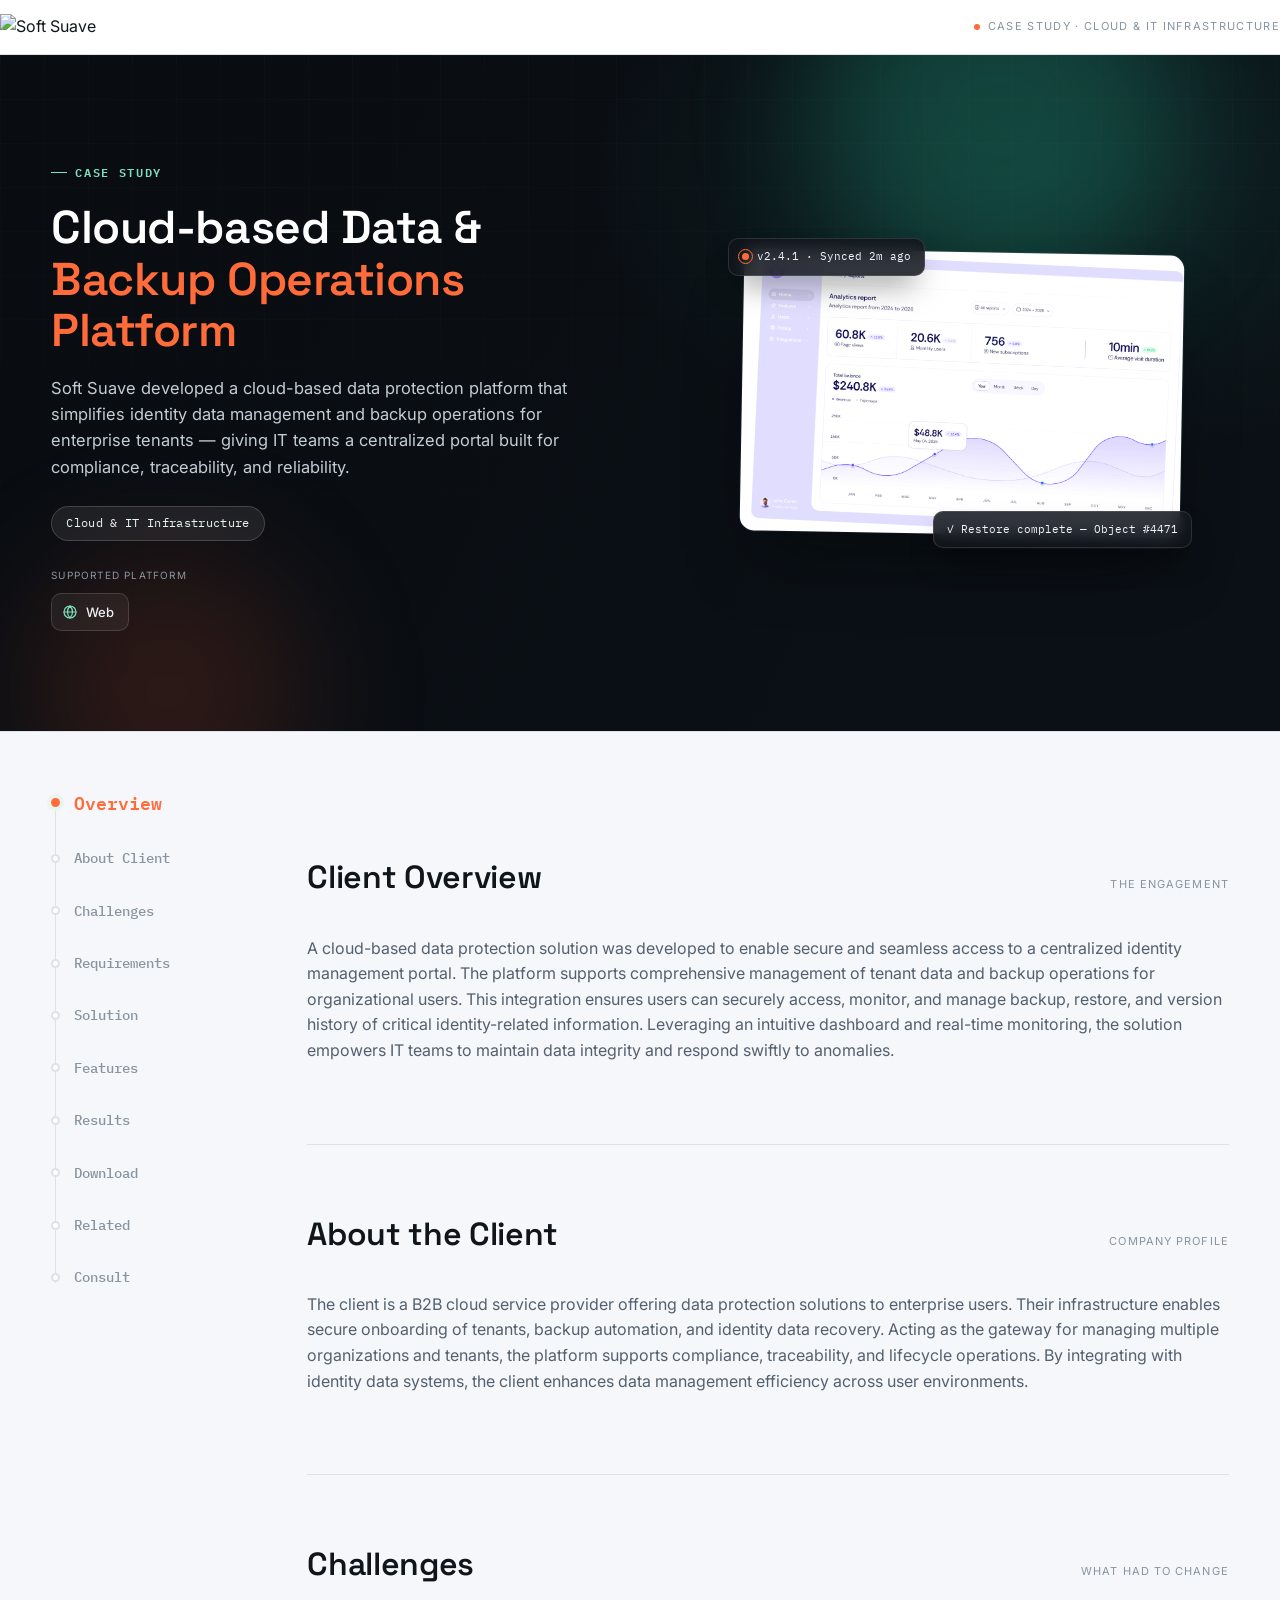
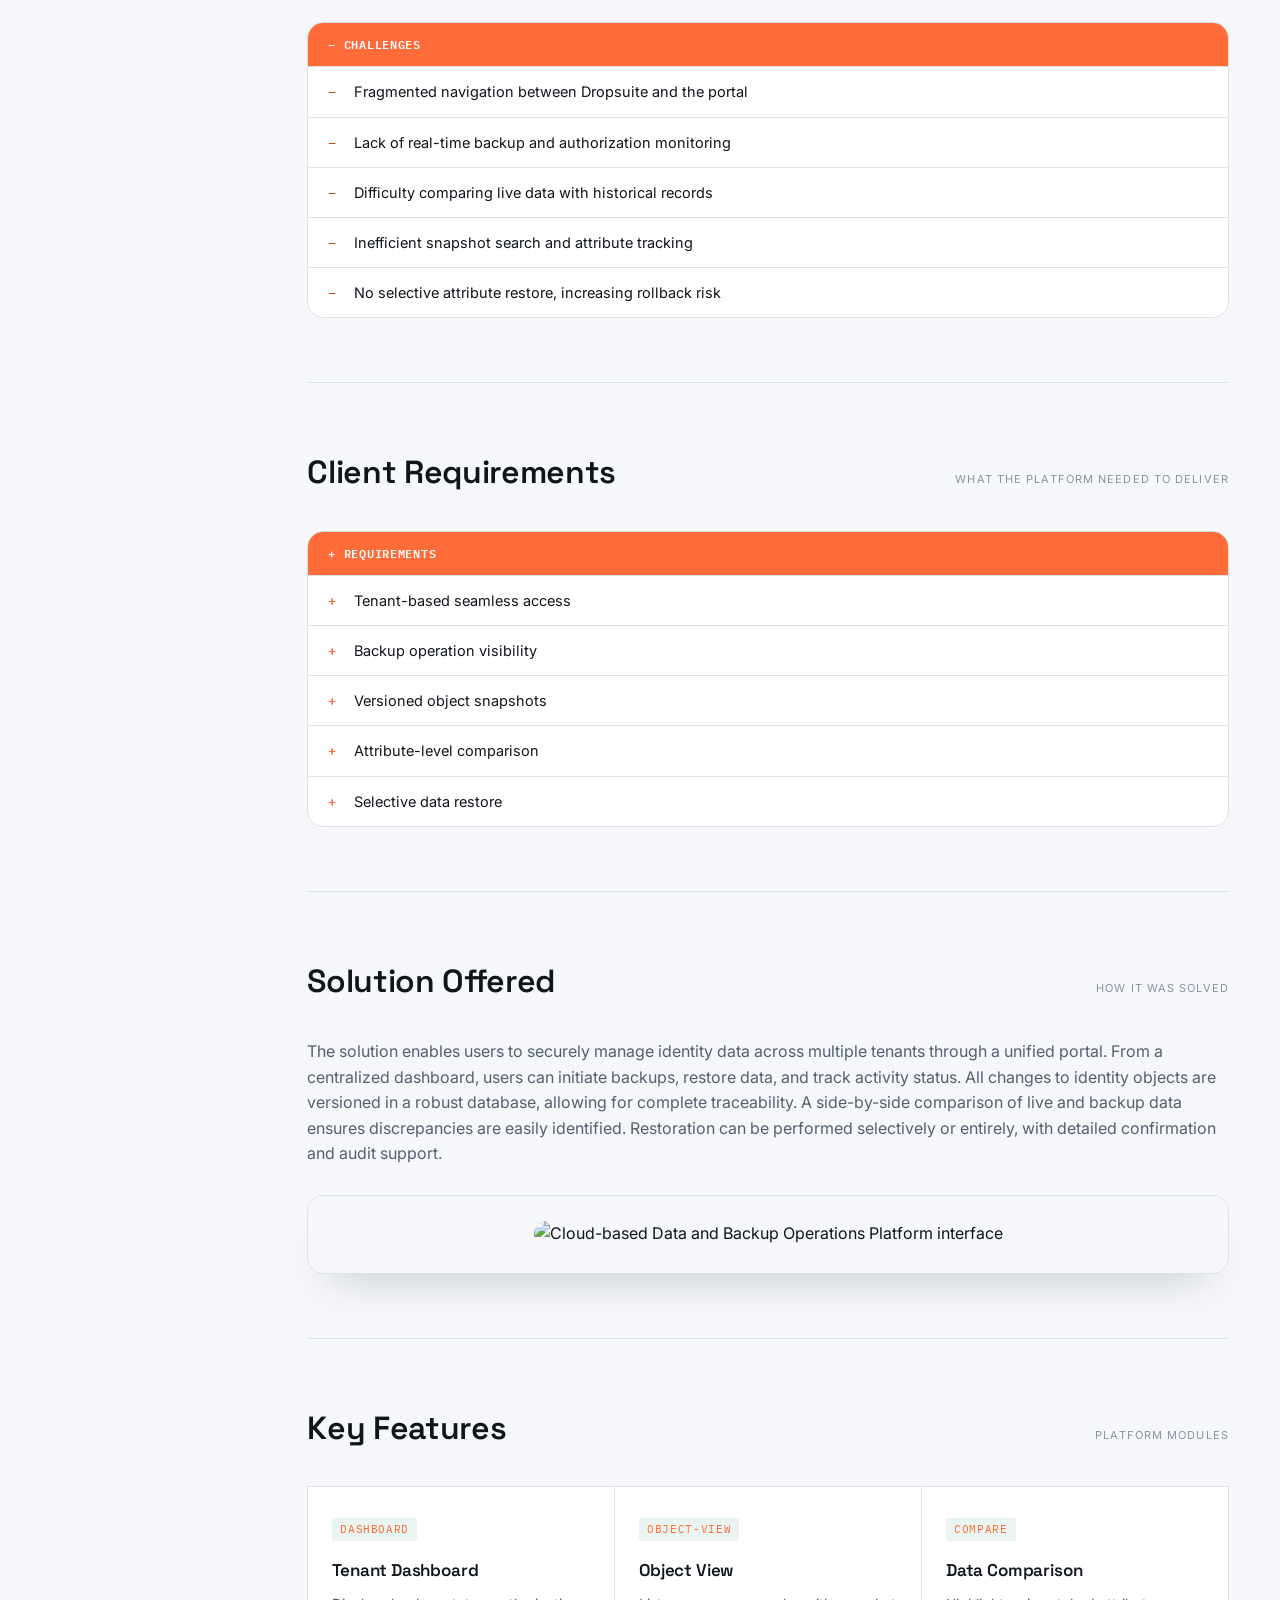
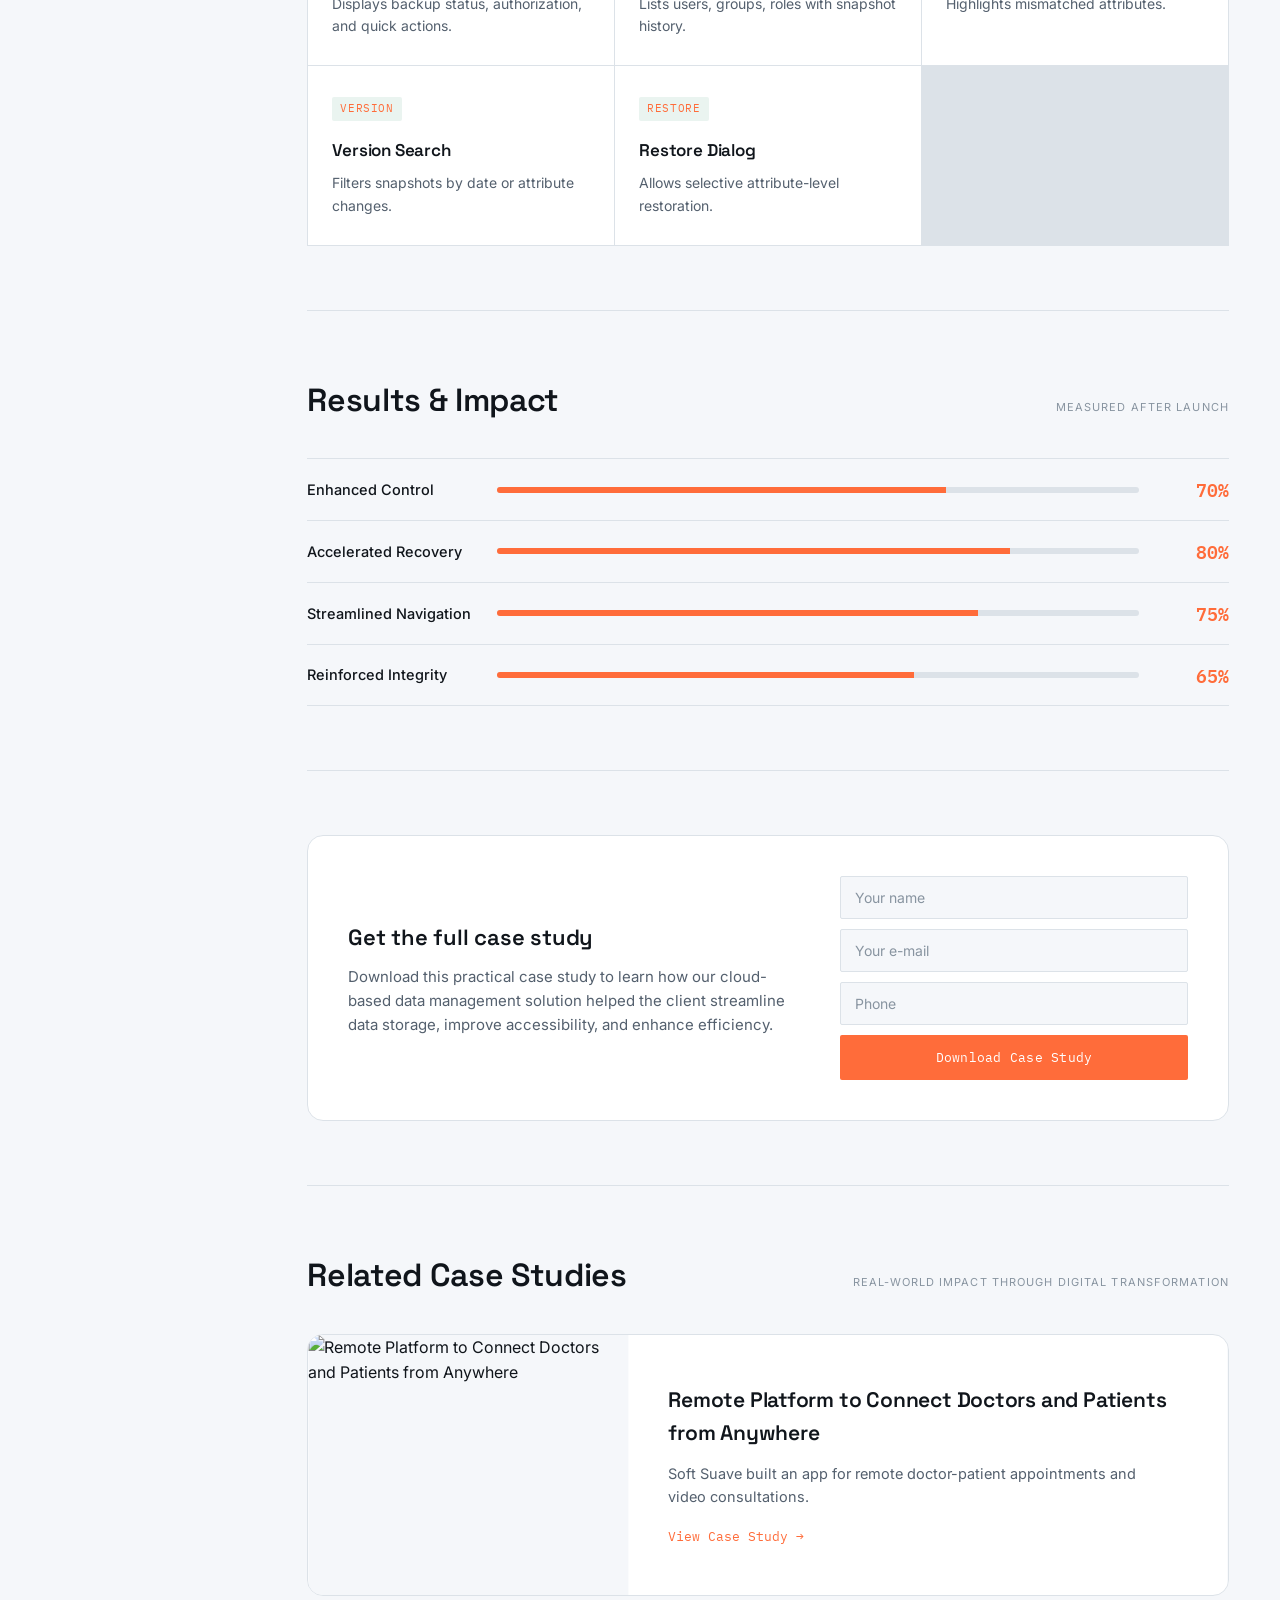
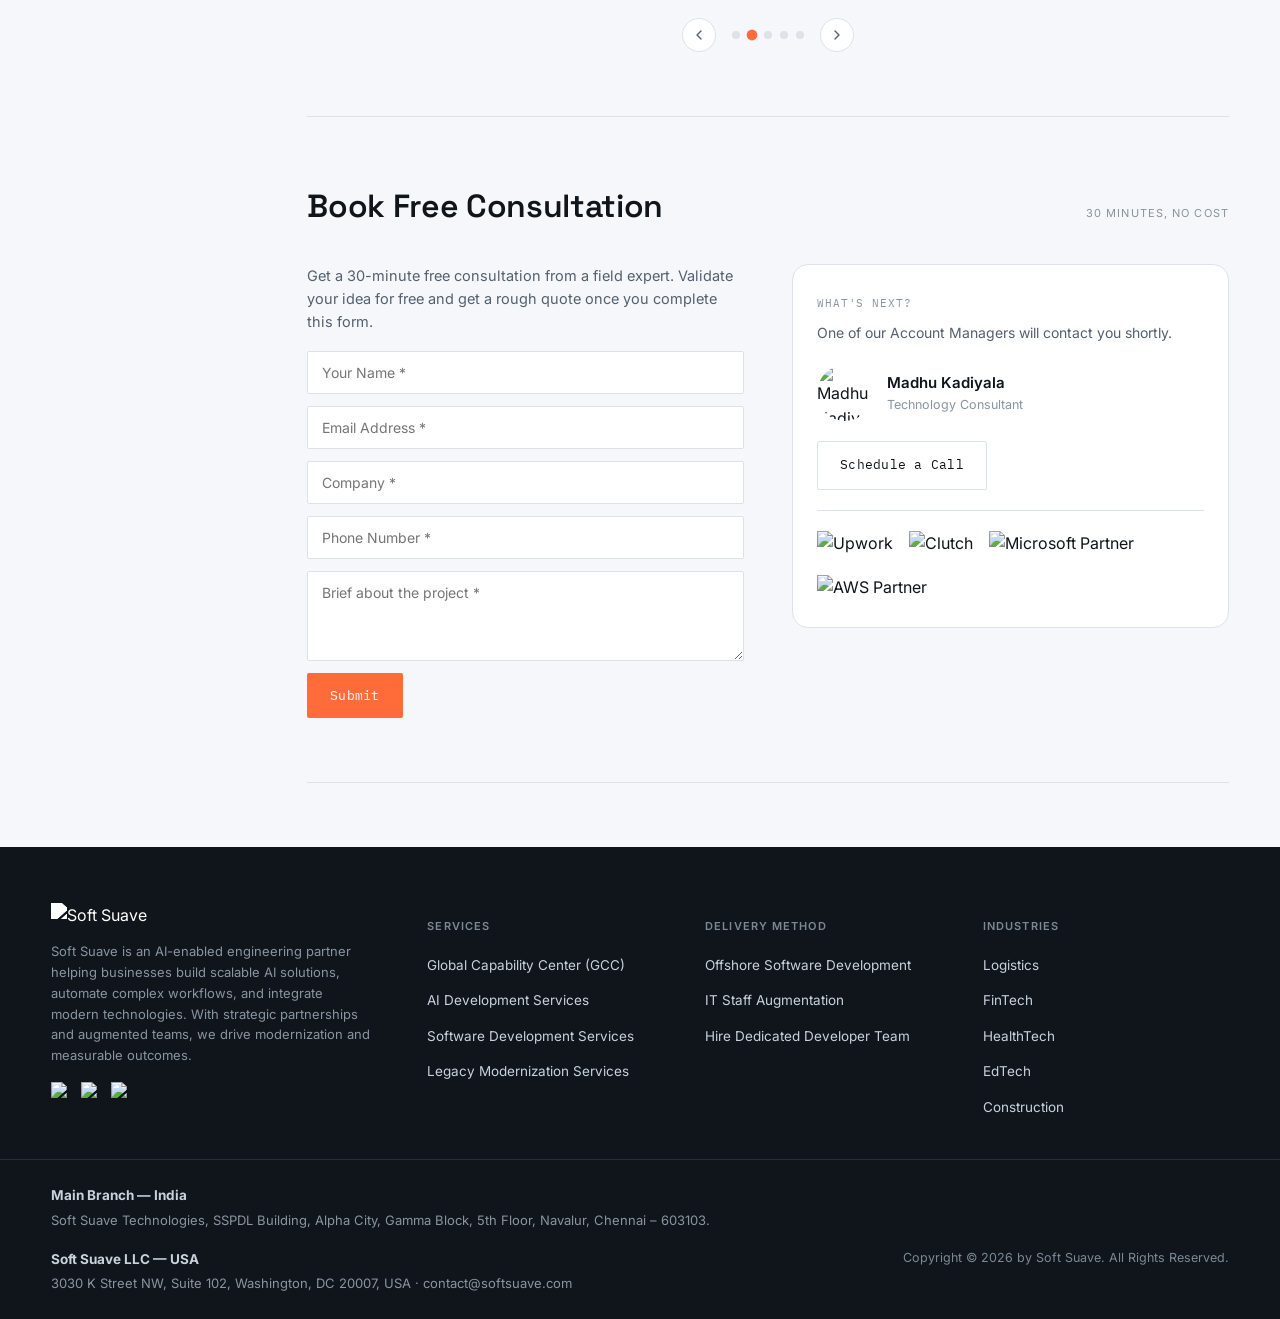
==== commit 2969f2b0: "case study update" ====
--- a/case-study-full.html
+++ b/case-study-full.html
@@ -59,7 +59,7 @@
   .cs-wrap{max-width:var(--maxw);margin:0 auto;padding:0 clamp(20px,4vw,56px);}
   .cs-section{padding:64px 0;border-bottom:1px solid var(--line);}
   .cs-section__head{display:flex;justify-content:space-between;align-items:baseline;margin-bottom:32px;flex-wrap:wrap;gap:10px;}
-  .cs-section__head h2{font-size:26px;font-weight:600;}
+  .cs-section__head h2{font-size:32px;font-weight:600;}
   .cs-section__tag{font-size:11px;letter-spacing:0.1em;text-transform:uppercase;color:var(--ink-faint);}
   .cs-eyebrow{font-size:12px;letter-spacing:0.14em;text-transform:uppercase;color:var(--restore);font-weight:600;margin-bottom:18px;display:block;}
   .cs-btn{font-family:'IBM Plex Mono',monospace;font-size:13px;padding:13px 22px;border-radius:2px;display:inline-block;letter-spacing:0.02em;border:1px solid transparent;cursor:pointer;}
@@ -102,7 +102,7 @@
     background:var(--panel);border:2px solid var(--line);
     transition:background .2s ease,border-color .2s ease,box-shadow .2s ease;
   }
-  .cs-toc-rail__list a.active{color:var(--restore);font-weight:600;}
+  .cs-toc-rail__list a.active{font-size:18px;color:var(--restore);font-weight:600;}
   .cs-toc-rail__list a.active .dot{
     background:var(--restore);border-color:var(--restore);box-shadow:0 0 0 4px var(--restore-bg);
   }
@@ -122,7 +122,7 @@
     .cs-toc-rail__list a{
       padding:7px 13px;border-radius:999px;border:1px solid var(--line);font-size:12.5px;
     }
-    .cs-toc-rail__list a.active{background:var(--restore-bg);border-color:var(--restore);}
+    .cs-toc-rail__list a.active{background:var(--restore-bg);border-color:var(--restore);font-size:18px;}
     .cs-toc-rail__list a .dot{width:7px;height:7px;}
   }
 
@@ -307,7 +307,7 @@
   @media (max-width:760px){ .cs-download{grid-template-columns:1fr;} }
 
   /* COMPONENT: related case studies — auto-playing carousel (#related) -----
-     One card in view at a time. Autoplay advances every 2s and loops
+      One card in view at a time. Autoplay advances every 1.5s and loops
      seamlessly (a clone of the first slide sits at the end of the track;
      on reaching it the track snaps back to slide 0 with no visible jump).
      Dots + arrows allow manual control; hovering the viewport pauses
@@ -448,7 +448,7 @@
       <div class="cs-mock__float cs-mock__float--top"><span class="pulse"></span>v2.4.1 · Synced 2m ago</div>
 
       <div class="cs-mock__frame">
-        <img src="https://www.softsuave.com/assets/images/CS01.webp" alt="Cloud-based Data and Backup Operations Platform">
+        <img src="/image/Container.png" alt="Cloud-based Data and Backup Operations Platform">
       </div>
 
       <div class="cs-mock__float cs-mock__float--bottom">✓ Restore complete — Object #4471</div>
@@ -635,7 +635,7 @@
 </section>
 
 <!-- ======================= 09. RELATED CASE STUDIES — carousel (#related) =======================
-     One card at a time, auto-advances every 2s and loops forever. Reusable:
+      One card at a time, auto-advances every 1.5s and loops forever. Reusable:
      duplicate a .cs-related-carousel__slide inside the track (and its
      matching dot below) to add another case study; the last real slide is
      mirrored as a hidden clone at the very end of the track so the loop
@@ -678,7 +678,7 @@
             </div>
           </a>
 
-          <a class="cs-related-carousel__slide" href="https://www.softsuave.com/case-study-online-consultation-platform-for-doctors">
+          <a class="cs-related-carousel__slide" href="https://www.softsuave.com/case-study-telehealth-consultation-platform-for-doctors">
             <div class="cs-related-carousel__figure"><img src="https://www.softsuave.com/assets/images/tele-app.png" alt="Custom Telehealth App for Doctor Consultation"></div>
             <div class="cs-related-carousel__body">
               <h3>Custom Telehealth App for Doctor Consultation</h3>
@@ -919,7 +919,7 @@
     const slides = Array.from(track.children);
     const realCount = slides.length - 1; // last slide is the clone of slide 1
     let index = 0;
-    const AUTOPLAY_MS = 2000;
+    const AUTOPLAY_MS = 1500;
     const TRANSITION_MS = 600;
     let timer = null;
 
@@ -981,6 +981,7 @@
     });
 
     function startAutoplay() {
+      if (timer) return;
       timer = setInterval(next, AUTOPLAY_MS);
     }
     function stopAutoplay() {
